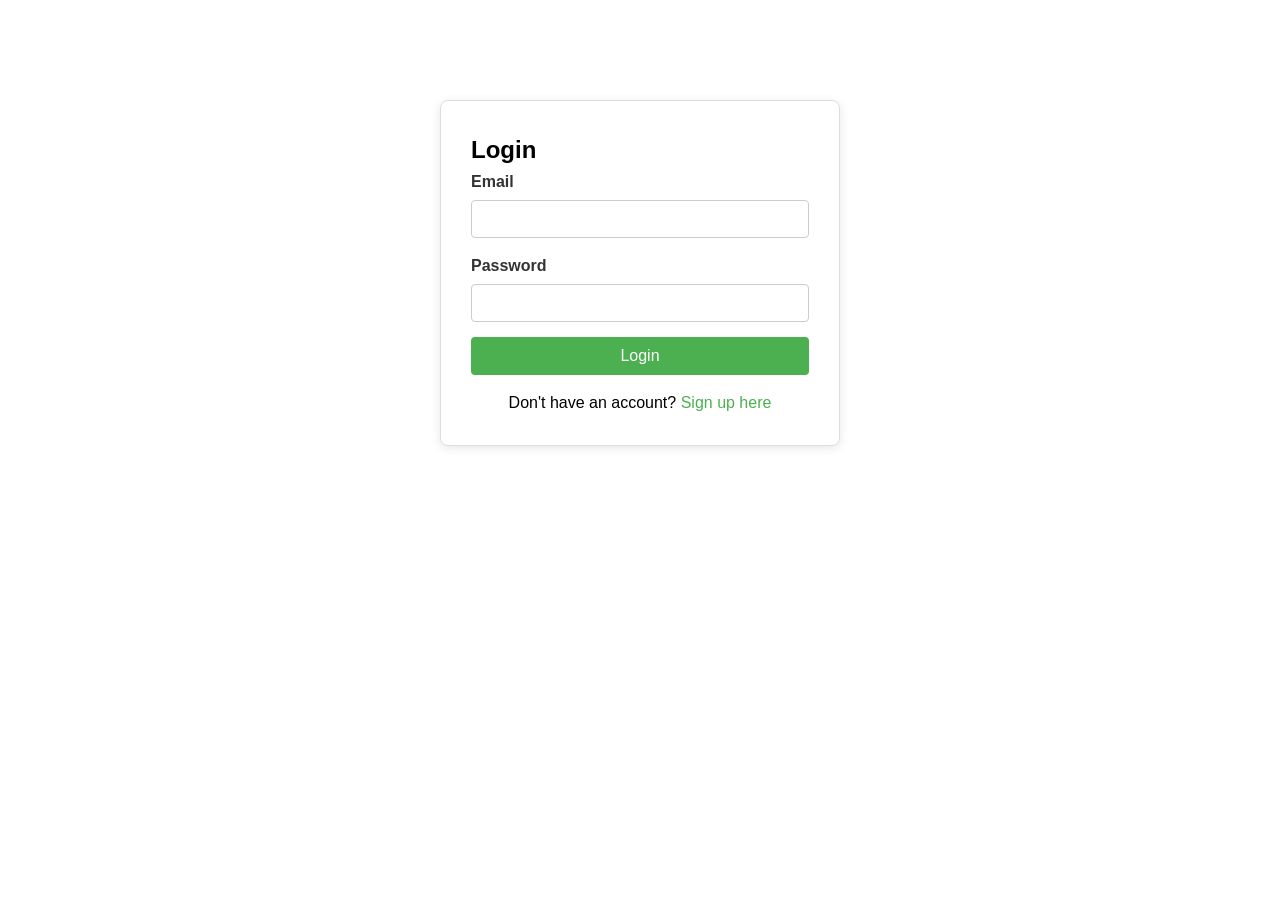
==== events.html @ d6818964 "Add files via upload" ====
<!DOCTYPE html>
<html lang="en">
<head>
    <meta charset="UTF-8">
    <meta name="viewport" content="width=device-width, initial-scale=1.0">
    <title>Havenstone Hotel - Events</title>
    <link rel="icon" type="image/x-icon" href="img/favicom.png">
    <link rel="stylesheet" href="styles.css">
    <meta name="author" content="Nyarko Andrews"> <!-- Author of the website -->
    <meta name="description" content="A comprehensive hotel management system for booking, reservations, and customer service."> <!-- Description of the website -->
    <link rel= "stylesheet" href= "https://maxst.icons8.com/vue-static/landings/line-awesome/line-awesome/1.3.0/css/line-awesome.min.css" >
    <!-- Google Analytics -->
    <script async src="https://www.googletagmanager.com/gtag/js?id=G-F0HEQLY7K7"></script>
    <script>
      window.dataLayer = window.dataLayer || [];
      function gtag(){dataLayer.push(arguments);}
      gtag('js', new Date());
      gtag('config', 'G-F0HEQLY7K7');
    </script>
</head>
<body>
    <header id="header" >
        <a class="global-logo" href="/">
            <svg xmlns="http://www.w3.org/2000/svg" viewBox="0 0 360 360" width="43" height="43" focusable="false" aria-hidden="true"><path fill="#005A9C" d="M306.8 149.604c-6.578-5.221-16.182-4.111-21.404 2.467-6.468 8.155-12.342 13.063-19.039 15.92-12.35 5.255-22.82 3.034-32.941-6.994-9.918-9.824-19.582-20.53-28.957-30.906-4.586-5.078-9.18-10.164-13.834-15.19-7.952-8.588-15.945-17.14-23.93-25.703l-.704-.754c-17.37-18.59-35.323-37.815-52.641-57.126C99.617 16.001 78.4 8.414 57.987 11.482c-20.862 3.12-37.73 16.471-47.504 37.587-9.418 20.336-6.23 43.444 8.307 60.304 25.575 29.66 47.149 54.184 72.418 77.25 10.333 9.426 22.837 14.444 36.154 14.512 8.638.043 21.658-.932 34.941-9.875 5.816-3.916 11.232-7.943 13.614-14.089 2.425-6.29.161-13.52-5.518-17.598-5.51-3.967-12.74-3.687-17.996.678-.662.551-1.382 1.187-2.17 1.874-8.257 7.23-18.531 16.233-39.478 1.195-19.19-13.784-34.05-31.848-51.267-52.768-5.612-6.816-11.419-13.869-17.624-21.074-6.629-7.689-8.061-18.268-3.738-27.618 3.772-8.137 11.054-18.259 24.38-20.25 10.095-1.518 21.412 2.517 28.168 10.044 17.462 19.48 35.552 38.858 53.048 57.583a7980 7980 0 0 1 24.55 26.364c4.568 4.933 9.078 9.926 13.655 14.995 9.613 10.639 19.548 21.633 30.042 32.034 18.946 18.776 42.495 23.532 66.34 13.385 11.453-4.891 21.294-12.834 30.958-25.015 5.213-6.57 4.111-16.166-2.467-21.396"></path><path fill="#005A9C" d="M330.636 64.983c9.85-4.67 17.598-13.461 18.336-24.125 1.873-18.513-13.368-36.23-35.79-38.968-13.766-1.746-26.54 2.331-35.594 9.833-4.84 4.027-6.146 11.478-1.95 16.734 4.586 5.467 9.876 6.425 18.53 1.67 3.103-1.764 7.766-3.23 12.894-2.874 9.672.67 12.444 9.384 12.173 13.342-.043.585.017 14.08-13.605 13.14l-5.138-.356c-5.721-.39-11.443 4.958-11.867 11.078-.458 6.511 4.306 12.199 10.231 12.614l6.316.433c17.378 1.203 15.563 15.953 15.199 18.31-.34 6.781-11.224 18.284-30.636 5.204-6.586-4.433-53.565-63.44-53.565-63.44-22.26-28.78-60.084-33.849-89.931-12.046a15.15 15.15 0 0 0-6.07 9.96 15.16 15.16 0 0 0 2.756 11.325 15.15 15.15 0 0 0 9.952 6.07 15.11 15.11 0 0 0 11.333-2.755c20.361-14.877 38.51-6.01 47.843 6.06 0 0 50.438 64.874 63.424 71.749 8.426 4.459 17.225 7.036 26.168 7.655 27.449 1.898 44.165-13.224 48.675-33.942 2.958-13.58-5.824-30.55-19.684-36.67M7.656 245.622h18.688q2.971.002 4.884 1.359c1.913 1.357 2.135 2.092 2.59 3.567l16.65 65.151q1.442 5.099 2.718 11.807c.451-2.208.903-4.316 1.359-6.332q.676-3.011 1.614-5.56l19.706-65.066c.452-1.305 1.328-2.448 2.633-3.444q1.952-1.482 4.672-1.482h6.54q2.971.002 4.8 1.312 1.825 1.32 2.59 3.614l19.707 65.151a63 63 0 0 1 1.572 5.398c.479 1.946.946 4 1.401 6.154q.593-3.231 1.232-6.115c.64-2.884.861-3.707 1.317-5.352l16.648-65.236c.394-1.305 1.26-2.448 2.591-3.444q1.992-1.482 4.715-1.482h17.498l-33.468 112.803h-20.216l-22.34-75.004a40 40 0 0 1-.977-3.228 86 86 0 0 1-.892-3.737c-.285 1.305-.594 2.548-.934 3.737s-.652 2.263-.934 3.228l-22.765 75.004H41.124zM212.198 244.348q7.813 0 14.058 2.293c4.162 1.529 7.687 3.614 10.575 6.24 2.888 2.64 5.108 5.721 6.668 9.266 1.556 3.537 2.336 7.313 2.336 11.336q0 5.35-1.147 9.428c-1.147 4.078-1.884 5.097-3.355 7.136a20.6 20.6 0 0 1-5.436 5.181c-2.155 1.413-4.587 2.58-7.305 3.483 12.853 4.363 19.282 13.05 19.282 26.077 0 5.722-1.035 10.75-3.1 15.073-2.07 4.34-4.842 7.977-8.325 10.92s-7.533 5.15-12.147 6.625c-4.618 1.475-9.47 2.208-14.567 2.208q-8.073-.002-14.228-1.868-6.161-1.865-10.788-5.653-4.632-3.776-7.985-9.382-3.358-5.607-5.733-12.996l9.004-3.823q3.565-1.447 6.668-.718c2.065.479 3.525 1.599 4.374 3.352a57 57 0 0 0 3.228 5.39 22.8 22.8 0 0 0 3.865 4.417q2.165 1.92 4.97 3.019c2.804 1.099 4.018 1.104 6.455 1.104q4.5 0 7.857-1.483 3.352-1.495 5.564-3.907a16.4 16.4 0 0 0 3.312-5.483c.734-2.038 1.105-4.077 1.105-6.115 0-2.603-.244-4.981-.722-7.136q-.725-3.23-3.228-5.52-2.507-2.295-7.348-3.568c-4.84-1.273-7.618-1.275-13.166-1.275v-14.525q6.963-.08 11.425-1.274c4.462-1.194 5.309-1.915 7.008-3.351 1.699-1.452 2.857-3.159 3.482-5.143q.934-2.977.935-6.626c0-5.15-1.29-9.034-3.865-11.637q-3.87-3.905-10.83-3.907c-4.135 0-7.591 1.158-10.363 3.483-2.776 2.324-4.703 5.181-5.776 8.579q-1.362 3.902-3.61 5.096-2.254 1.194-6.414.51l-10.787-1.869c.791-5.49 2.293-10.293 4.502-14.401 2.208-4.1 4.98-7.53 8.324-10.27q5.009-4.125 11.425-6.21c4.274-1.382 8.876-2.077 13.803-2.077M335.38 331.074q1.785.001 3.058 1.359l8.919 9.598c-4.077 5.722-9.19 10.078-15.332 13.082q-9.22 4.503-21.873 4.501c-7.645 0-14.525-1.428-20.64-4.293-6.117-2.857-11.314-6.85-15.588-11.97-4.278-5.127-7.56-11.212-9.853-18.27-2.294-7.042-3.44-14.764-3.44-23.142 0-8.44 1.231-16.178 3.695-23.236 2.463-7.043 5.93-13.12 10.405-18.216 4.471-5.097 9.823-9.058 16.054-11.892q9.343-4.25 20.556-4.248c7.587 0 14.298 1.344 20.132 4.04q8.746 4.03 14.61 10.656l-7.475 10.447c-.51.626-1.093 1.19-1.741 1.7q-.978.764-2.761.764c-1.783 0-2.336-.456-3.44-1.36s-2.464-1.899-4.078-2.972-3.64-2.07-6.073-2.973q-3.655-1.358-9.344-1.36-6.202 0-11.297 2.595c-3.398 1.722-6.317 4.247-8.749 7.552-2.436 3.32-4.32 7.367-5.649 12.155-1.332 4.78-1.996 10.232-1.996 16.348 0 6.17.734 11.668 2.209 16.478q2.206 7.215 5.988 12.193c2.517 3.306 5.479 5.83 8.877 7.553q5.096 2.594 10.957 2.594c2.32 0 4.417-.123 6.286-.386a21.2 21.2 0 0 0 5.224-1.359 21.5 21.5 0 0 0 4.544-2.502q2.12-1.53 4.247-3.822a11 11 0 0 1 1.742-1.15 3.9 3.9 0 0 1 1.826-.464"></path></svg>
            <span><span class="visuallyhidden">HAVENSTONE</span> HOTEL </span>
        </a>
        <nav>
            <button class="hamburger" id="hamburger" aria-label="Toggle menu" aria-expanded="false">
                <span class="bar"></span>
                <span class="bar"></span>
                <span class="bar"></span>
            </button>
            <div class="nav-links" id="nav-links">
                <ul>
                    <li><a href="/">Home</a></li>
                    <li><a href="about.html">About Us</a></li>
                    <li class="dropdown">
                        <a href="#services">Services</a>
                        <ul class="dropdown-menu">
                            <li><a href="roombooking.html">Room Booking</a></li>
                            <li><a href="restaurant.html">Restaurant Reservations</a></li>
                            <li><a href="spa.html">Spa and Wellness</a></li>
                            <li><a href="events.html">Event Hosting</a></li>
                        </ul>
                    </li>
                    <li><a href="contact.html">Contact</a></li>
                </ul>
            </div>
            <div id="auth-links">
                <a href="login.html" id="loginLink" class="auth-btn">Login</a>
                <a href="signup.html" id="signupLink" class="auth-btn">Sign Up</a>
                <a href="profile.html" id="profileLink" class="auth-btn" style="display: none;"><i class="la la-user"></i></a>
                <a href="#" id="logoutLink" class="auth-btn" style="display: none;">Logout</a>
            </div>
        </nav>

        

    </header>

    <!-- Event Type Showcase -->
    <section class="event-showcase">
        <h2>What Are You Planning?</h2>
        <p class="event-showcase-subtitle">From intimate celebrations to grand affairs — we have the perfect setting for every occasion.</p>

        <div class="event-showcase-grid">
            <div class="event-card">
                <div class="event-card-icon">💒</div>
                <h3>Weddings</h3>
                <p>Say "I do" in breathtaking style. Our Grand Ballroom and Garden Terrace offer elegant backdrops for ceremonies and receptions of up to 300 guests.</p>
                <ul class="event-card-features">
                    <li>Bridal suite access</li>
                    <li>Custom floral packages</li>
                    <li>Dedicated wedding planner</li>
                </ul>
                <a href="contact.html" class="btn-event-enquire">Enquire</a>
            </div>

            <div class="event-card">
                <div class="event-card-icon">🏢</div>
                <h3>Corporate Events</h3>
                <p>Impress clients and motivate teams with state-of-the-art meeting rooms, full AV setups, and premium catering for conferences, seminars, and retreats.</p>
                <ul class="event-card-features">
                    <li>Projector & sound system</li>
                    <li>High-speed Wi-Fi</li>
                    <li>Breakout rooms available</li>
                </ul>
                <a href="contact.html" class="btn-event-enquire">Enquire</a>
            </div>

            <div class="event-card">
                <div class="event-card-icon">🎂</div>
                <h3>Birthday Parties</h3>
                <p>Celebrate another year in style. Choose from our themed party packages with bespoke cakes, DJ services, and private dining rooms for up to 80 guests.</p>
                <ul class="event-card-features">
                    <li>Custom cake & décor</li>
                    <li>DJ & entertainment options</li>
                    <li>Photo booth add-on</li>
                </ul>
                <a href="contact.html" class="btn-event-enquire">Enquire</a>
            </div>

            <div class="event-card">
                <div class="event-card-icon">🥂</div>
                <h3>Galas & Black Tie</h3>
                <p>Host a prestigious evening in our chandelier-lit ballroom. Perfect for fundraisers, award nights, and VIP dinners with full silver-service catering.</p>
                <ul class="event-card-features">
                    <li>Red carpet entrance</li>
                    <li>Live band stage</li>
                    <li>Champagne reception</li>
                </ul>
                <a href="contact.html" class="btn-event-enquire">Enquire</a>
            </div>

            <div class="event-card">
                <div class="event-card-icon">🎓</div>
                <h3>Graduations</h3>
                <p>Mark academic milestones with a celebration to remember. Enjoy group dining packages, cocktail receptions, and photo-ready venues.</p>
                <ul class="event-card-features">
                    <li>Group dining menus</li>
                    <li>Cocktail reception setup</li>
                    <li>Personalised banners</li>
                </ul>
                <a href="contact.html" class="btn-event-enquire">Enquire</a>
            </div>

            <div class="event-card">
                <div class="event-card-icon">🎉</div>
                <h3>Private Parties</h3>
                <p>Whatever the occasion — engagement, baby shower, reunion — our flexible spaces and tailored packages make it effortless to celebrate your way.</p>
                <ul class="event-card-features">
                    <li>Flexible room layouts</li>
                    <li>Custom menu planning</li>
                    <li>Kids' entertainment options</li>
                </ul>
                <a href="contact.html" class="btn-event-enquire">Enquire</a>
            </div>
        </div>
    </section>

    <!-- Packages & Pricing Tiers -->
    <section class="pricing-section">
        <h2>Event Packages</h2>
        <p class="pricing-subtitle">Choose the tier that fits your celebration. All packages are fully customisable.</p>

        <div class="pricing-grid">
            <!-- Bronze -->
            <div class="pricing-card">
                <div class="pricing-badge bronze">Bronze</div>
                <div class="pricing-price">£1,200 <small>starting from</small></div>
                <p class="pricing-desc">Ideal for smaller gatherings and budget-conscious events with essential services.</p>
                <ul class="pricing-features">
                    <li class="included">Venue hire (up to 50 guests)</li>
                    <li class="included">Basic table & chair setup</li>
                    <li class="included">Standard AV (microphone & speakers)</li>
                    <li class="included">Buffet catering</li>
                    <li class="included">Dedicated event coordinator</li>
                    <li class="not-included">Custom décor & floral</li>
                    <li class="not-included">Live entertainment</li>
                    <li class="not-included">Photographer / videographer</li>
                    <li class="not-included">Premium bar package</li>
                </ul>
                <a href="contact.html?package=bronze" class="btn-pricing">Get a Quote</a>
            </div>

            <!-- Silver -->
            <div class="pricing-card featured">
                <div class="pricing-popular">Most Popular</div>
                <div class="pricing-badge silver">Silver</div>
                <div class="pricing-price">£3,500 <small>starting from</small></div>
                <p class="pricing-desc">The perfect balance of style and value — ideal for weddings, galas, and corporate events.</p>
                <ul class="pricing-features">
                    <li class="included">Venue hire (up to 150 guests)</li>
                    <li class="included">Elegant table & chair setup</li>
                    <li class="included">Full AV (projector, mic, sound)</li>
                    <li class="included">3-course plated catering</li>
                    <li class="included">Dedicated event coordinator</li>
                    <li class="included">Custom décor & floral</li>
                    <li class="included">Live entertainment (DJ)</li>
                    <li class="not-included">Photographer / videographer</li>
                    <li class="not-included">Premium bar package</li>
                </ul>
                <a href="contact.html?package=silver" class="btn-pricing">Get a Quote</a>
            </div>

            <!-- Gold -->
            <div class="pricing-card">
                <div class="pricing-badge gold">Gold</div>
                <div class="pricing-price">£7,000 <small>starting from</small></div>
                <p class="pricing-desc">The ultimate all-inclusive experience — every detail handled, nothing left to chance.</p>
                <ul class="pricing-features">
                    <li class="included">Venue hire (up to 300 guests)</li>
                    <li class="included">Premium table, linen & chair setup</li>
                    <li class="included">Full AV & stage lighting</li>
                    <li class="included">5-course silver-service catering</li>
                    <li class="included">Senior event planner & on-day staff</li>
                    <li class="included">Bespoke décor, floral & centrepieces</li>
                    <li class="included">Live band or DJ</li>
                    <li class="included">Photographer & videographer</li>
                    <li class="included">Premium open bar (5 hrs)</li>
                </ul>
                <a href="contact.html?package=gold" class="btn-pricing">Get a Quote</a>
            </div>
        </div>
    </section>

    <footer class="section-p1">
        <div class="col">
            <img class="logo" src="" alt="">
            <h4>Contact</h4>
            <p><strong>Address:</strong>Accra , lashibi</p>
            <p><strong>Phone:</strong>(+233) 20100 0190 /  (+1) 502 3432 1223</p>
            <p><strong>Hours:</strong>10:00am - 18:00pm. Mon-Sun</p>
            <div class="follow">
                <h4>Follow us</h4>
                <div class="icon">
                    <i class="la la-facebook" href="#"></i>
                    <i class="la la-instagram" href="#"></i>
                    <i class="la la-twitter" href="#"></i>
                    <i class="la la-whatsapp" href="#"></i>
                </div>
            </div>
        </div>
        <div class="col">
            <h4>About</h4>
            <a href="#">Hotel Information</a>
            <a href="#">Privacy Policy</a>
            <a href="#">Terms & Conditions</a>
            <a href="contact.html">Contact Us</a>
        </div>
        <div class="copyright">
            <p>&copy; 2026 Hotel Management System. All rights reserved.</p>
        </div>
    </footer>
    <script src="nav.js"></script>
    <script src="auth.js"></script>
    <script src="protected.js"></script>

</body>

</html>
---- styles.css ----
*,nav ul{padding:0}*,header h1{margin:0}#about-hero,#hero{height:60vh;background-size:cover;width:100%}#awards,#cta-banner,#our-values,header{background-color:#282525;text-align:center}#meet-team,#our-story{background-color:#f9f9f9}#about-hero,#awards,#cta-banner,#location h2,#meet-team,#offers h2,#our-values,#testimonials,.offer-card,.team-card,header{text-align:center}#testimonials,#userProfile{background-color:#f5f5f5}*,.testimonial-slide{box-sizing:border-box}body{font-family:Arial,sans-serif;line-height:1.6}header{color:#fff;padding:1rem 2rem;display:flex;align-items:center}.global-logo,.nav-links{display:flex;align-items:center}.global-logo{gap:8px;text-decoration:none;color:#fff;white-space:nowrap}.global-logo span{font-size:1.1rem;font-weight:700}header nav{flex:1;display:flex;align-items:center}.nav-links{flex:1}.global-container,nav ul{display:flex;align-items:center}nav ul{list-style:none}nav ul li{display:inline;margin:0 3rem}nav ul li a{color:#f0e9e9;text-decoration:none}.nav ul li .active,nav ul li a:hover{color:#abdc7a}footer .follow i:hover,footer h4{color:#5be39d}.global-container{gap:10px;max-width:1200px;margin:0 auto;padding:0 20px}.global-container .logo{font-size:1.5rem;font-weight:700;color:#abdc7a}.dropdown{position:relative}.dropdown-menu{display:none;position:absolute;top:100%;left:0;background-color:#262525;min-width:200px;padding:.5rem 0;z-index:1000}#about-hero,.award-card,.booking-form-card,.gallery-carousel,.gallery-slide,.offer-card,.policy-section,.policy-section ul li,.testimonial-card{position:relative}#userProfile,.section-p1{padding:40px 80px}.dropdown-menu li{display:block;margin:0}#hero h1,.contact-info h2,.testimonial-card .stars,section h2,section p{margin-bottom:1rem}.dropdown-menu li a{display:block;padding:.5rem 1rem;white-space:nowrap}.dropdown-menu li a:hover{background-color:#555}.dropdown:hover .dropdown-menu{display:block}section{padding:2rem}#location,.contact-section{padding:60px 80px}section ul{list-style:disc;padding-left:2rem}section ul li{margin-bottom:.5rem}.nav-links #auth-links{display:flex;gap:10px;margin-left:auto}#auth-links{display:flex;gap:4px;align-items:center}#hero{background-image:url('https://images.unsplash.com/photo-1542314831-068cd1dbfeeb?auto=format&fit=crop&w=1920&q=80');background-position:top 35% left 20%;padding:0 80px;display:flex;flex-direction:column;align-items:flex-start;justify-content:center}#hero h1{font-size:3rem;color:#fff}#hero p{font-size:1.5rem;color:#fff;max-width:600px}#video-container{display:flex;justify-content:center;margin-top:20px}.contact-container{display:flex;gap:40px;max-width:1100px;margin:0 auto}.booking-hero,.contact-hero,.policy-hero,.restaurant-hero{background:linear-gradient(135deg,#282525 60%,#abdc7a 100%);padding:80px 40px 60px;text-align:center;color:#fff}.booking-form-card .form-row .form-group,.contact-info,.reservation-form-card .form-row .form-group,.story-text{flex:1}.contact-info h2{font-size:2rem;color:#282525}.contact-info>p{color:#555;margin-bottom:2rem}.info-item{margin-bottom:1.5rem}.attractions ul li,.form-group,.profile-form .form-group{margin-bottom:1.2rem}.info-item h4{color:#282525;margin-bottom:.25rem}.info-item p{color:#555}.contact-form{flex:1;background:#fff;padding:2rem;border-radius:8px;box-shadow:0 2px 10px rgba(0,0,0,.1)}.contact-form h2{font-size:1.5rem;margin-bottom:1.5rem;color:#282525}.form-group label,.profile-form .form-group label{display:block;margin-bottom:.4rem;font-weight:700;color:#333}.form-group input,.form-group textarea,.profile-form .form-group input{width:100%;padding:.7rem;border:1px solid #ccc;border-radius:4px;font-size:1rem;font-family:inherit}.attractions ul,.policy-section ul{padding:0;list-style:none}.form-group input:focus,.form-group textarea:focus{outline:0;border-color:#abdc7a}.btn-submit{background-color:#abdc7a;color:#282525;border:none;padding:.75rem 2rem;font-size:1rem;font-weight:700;border-radius:4px;cursor:pointer;width:100%}.map-wrapper,.offer-card{border-radius:8px;box-shadow:0 2px 10px rgba(0,0,0,.1)}.auth-btn:hover,.btn-submit:hover,.profile-btn:hover{background-color:#96c76a}#location{background-color:#9cde6f;margin-top:20px}#location h2,#offers h2{font-size:2rem;margin-bottom:2rem;color:#282525}.location-container{display:flex;gap:30px;max-width:1100px;margin:0 auto}.map-wrapper{flex:1.2;overflow:hidden}.attractions{flex:0.8}.attractions h3{font-size:1.4rem;margin-bottom:1rem;color:#282525}.attractions ul li{display:flex;align-items:flex-start;gap:12px}.attractions ul li i{font-size:1.5rem;color:#abdc7a;margin-top:2px}.attractions ul li strong{display:block;color:#282525;margin-bottom:2px}.attractions ul li p{color:#555;font-size:.9rem;margin:0}.awards-grid,.offers-grid,.testimonials-grid,.values-grid{display:flex;gap:24px;max-width:1100px;margin:0 auto}.offer-card{flex:1;background:#fff;padding:2rem 1.5rem}.offer-badge{display:inline-block;background:#abdc7a;color:#282525;font-weight:700;font-size:.85rem;padding:4px 12px;border-radius:20px;margin-bottom:1rem}.cta-btn,.offer-btn,.restaurant-hero .btn{display:inline-block;border-radius:4px;text-decoration:none;font-weight:700}.offer-card h3{font-size:1.3rem;margin-bottom:.5rem;color:#282525}.offer-card p{color:#555;font-size:.95rem;margin-bottom:1.5rem}.offer-btn{background:#282525;color:#fff;padding:.6rem 1.5rem}.btn-event-enquire:hover,.counter-btn:hover,.offer-btn:hover,.policy-btn:hover{background:#abdc7a;color:#282525}#cta-banner{color:#fff;padding:60px 20px;margin-top:20px}#cta-banner h2{font-size:2.2rem;margin-bottom:1rem}#cta-banner p{font-size:1.1rem;max-width:600px;margin:0 auto 1.5rem;color:#ccc}.cta-btn,.restaurant-hero .btn{background:#abdc7a;color:#282525;padding:.8rem 2.5rem;font-size:1.1rem}.story-image,.team-card,.value-card{border-radius:12px}.cta-btn:hover,.restaurant-hero .btn:hover{background:#96c76a}#about-hero{background-image:url('https://images.unsplash.com/photo-1566073771259-6a8506099945?auto=format&fit=crop&w=1920&q=80');background-position:center;display:flex;flex-direction:column;align-items:center;justify-content:center}#about-hero::before{content:'';position:absolute;top:0;left:0;width:100%;height:100%;background:rgba(0,0,0,.5)}#about-hero h1,#about-hero p{position:relative;z-index:1;color:#fff}#about-hero h1{font-size:3rem;margin-bottom:1rem}#about-hero p{font-size:1.3rem;max-width:600px}.chefs-table-inner,.story-container{display:flex;gap:40px;max-width:1100px;margin:0 auto;align-items:center}.story-text h2{font-size:2rem;color:#282525;margin-bottom:1rem}.story-text h3{font-size:1.2rem;color:#282525;margin-top:1.5rem;margin-bottom:.5rem}.story-text p{color:#555;line-height:1.8}.story-image{flex:1;overflow:hidden;box-shadow:0 4px 20px rgba(0,0,0,.1)}.team-card,.testimonial-card{box-shadow:0 4px 16px rgba(0,0,0,.08)}.story-image img{width:100%;height:100%;object-fit:cover;display:block}#awards,#our-values{padding:60px 80px;color:#fff}#our-values h2{font-size:2rem;margin-bottom:2.5rem}.value-card{flex:1;background:#333;padding:2rem 1.5rem;transition:transform .3s}.award-card:hover,.team-card:hover,.value-card:hover{transform:translateY(-6px)}.value-card i{font-size:2.5rem;color:#abdc7a;margin-bottom:1rem}.value-card h3{font-size:1.2rem;margin-bottom:.75rem;color:#fff}.value-card p{color:#ccc;font-size:.95rem;line-height:1.7}#meet-team h2,#testimonials h2{font-size:2rem;color:#282525;margin-bottom:.5rem}.section-subtitle{color:#777;font-size:1.05rem;margin-bottom:2.5rem}.team-grid{display:flex;gap:30px;max-width:1100px;margin:0 auto;justify-content:center}.auth-btn,.award-year,.policy-btn{display:inline-block}.award-card,.team-card{flex:1;padding:2rem 1.5rem;transition:transform .3s}.team-card{max-width:340px;background:#fff}.team-card img{width:140px;height:140px;border-radius:50%;object-fit:cover;margin-bottom:1.2rem;border:4px solid #abdc7a}.team-card h3{font-size:1.2rem;color:#282525;margin-bottom:.25rem}.team-card span{display:block;color:#abdc7a;font-weight:700;font-size:.9rem;margin-bottom:1rem}.team-card p{color:#555;font-size:.95rem;line-height:1.7}#awards h2{font-size:2rem;margin-bottom:.5rem}#awards .section-subtitle{color:#aaa}.award-card{background:#333;border-radius:12px}.award-card i{font-size:2.5rem;color:#f5c518;margin-bottom:1rem}.award-card h3{font-size:1.15rem;color:#fff;margin-bottom:.75rem}.award-card p{color:#ccc;font-size:.9rem;line-height:1.6;margin-bottom:1rem}.award-year{background:#abdc7a;color:#282525;font-weight:700;font-size:.8rem;padding:4px 12px;border-radius:20px}.testimonial-card{flex:1;background:#fff;text-align:left}.testimonial-card .stars i{color:#f5c518;font-size:1.2rem}.testimonial-card p{color:#555;font-size:.95rem;line-height:1.8;font-style:italic;margin-bottom:1.5rem}.testimonial-author{border-top:1px solid #eee;padding-top:1rem}.booking-hero h1,.policy-hero h1,.restaurant-hero h1{font-size:2.6rem;margin-bottom:.5rem}.booking-hero p,.policy-hero p{font-size:1.15rem;color:#d4d4d4;max-width:520px;margin:0 auto}.booking-section,.policy-content{padding:60px 20px;background:#f5f5f5}.policy-container{max-width:820px;margin:0 auto}.policy-updated{text-align:center;color:#777;font-size:.95rem;margin-bottom:2.5rem}.policy-updated i{margin-right:4px}.policy-section{background:#fff;border-radius:12px;padding:2rem 2.5rem;margin-bottom:1.5rem;box-shadow:0 2px 10px rgba(0,0,0,.06)}.profile-card,.profile-form{box-shadow:0 2px 10px rgba(0,0,0,.1)}.policy-icon{margin-bottom:.75rem}.policy-icon i{font-size:1.8rem;color:#abdc7a}.policy-section h2{font-size:1.3rem;color:#282525;margin-bottom:1rem}.policy-section p{color:#555;line-height:1.8;margin-bottom:.75rem}.policy-section ul{margin-bottom:1rem}.policy-section ul li{padding-left:1.5rem;margin-bottom:.6rem;color:#555;line-height:1.7}.policy-section ul li::before{content:'';position:absolute;left:0;top:10px;width:8px;height:8px;background:#abdc7a;border-radius:50%}.policy-section a{color:#abdc7a;font-weight:700;text-decoration:none}.policy-section a:hover{text-decoration:underline}.policy-contact .contact-details{background:#f9f9f9;border-radius:8px;padding:1.5rem;margin:1rem 0 1.5rem}.auth-btn.cancel,.profile-btn.cancel{background-color:#999}.policy-contact .contact-details p{margin-bottom:.5rem;color:#333}.policy-contact .contact-details i{color:#abdc7a;margin-right:6px;width:20px;text-align:center}.policy-btn{background:#282525;color:#fff;text-decoration:none;padding:.75rem 2rem;border-radius:6px;font-weight:700;transition:background .3s}.auth-btn,.profile-btn{border-radius:4px;transition:background-color .3s;text-decoration:none;font-weight:700;cursor:pointer}#auth-links{display:flex;gap:10px;align-items:center}.auth-btn{padding:.5rem 1rem;background-color:#abdc7a;color:#282525;border:none}.auth-btn.cancel:hover,.profile-btn.cancel:hover{background-color:#777}#updateMessage,.message.error,.message.success{padding:1rem;margin-top:1rem}.profile-container{max-width:900px;margin:0 auto}.profile-container h2{color:#282525;font-size:2rem;margin-bottom:2rem}.profile-card{background:#fff;border-radius:8px;padding:2rem;margin-bottom:2rem}.profile-card h3,.profile-form h3{color:#282525;font-size:1.3rem;margin-bottom:1.5rem}.profile-info{display:grid;grid-template-columns:1fr 1fr;gap:1.5rem;margin-bottom:1.5rem}.profile-info p{color:#555;font-size:1rem}.profile-info strong{color:#282525;display:block;margin-bottom:.3rem}.profile-btn{display:inline-block;padding:.75rem 1.5rem;background-color:#abdc7a;color:#282525;border:none}.profile-btn.cancel{margin-left:.5rem}.profile-form{background:#fff;border-radius:8px;padding:2rem}.profile-form .form-group input:focus{outline:0;border-color:#abdc7a;box-shadow:0 0 5px rgba(172,220,122,.3)}#updateMessage{border-radius:4px;text-align:center;display:none}#updateMessage.success,.message.success{background-color:#d4edda;color:#155724;border:1px solid #c3e6cb}#updateMessage.success{display:block}#updateMessage.error{display:block;background-color:#f8d7da;color:#721c24;border:1px solid #f5c6cb}.message.success{border-radius:4px}.message.error{background-color:#f8d7da;color:#721c24;border:1px solid #f5c6cb;border-radius:4px}footer{display:flex;flex-wrap:wrap;justify-content:center;background-color:#252523;margin-top:2rem;gap:7rem;align-items:flex-start}footer .col{display:flex;flex-direction:column;align-items:flex-start}footer h4{font-size:17px;margin:0 0 8px}footer p{font-size:13px;margin:0 0 8px;color:#fff}footer a{font-size:17px;text-decoration:none;color:#fff;margin-bottom:10px}footer .follow{margin-top:20px}footer .follow i{color:#a6e6e8;cursor:pointer;font-size:25px}footer .copyright{width:100%;display:flex;font-size:14px;justify-content:center;margin-bottom:0}.booking-container,.reservation-container{max-width:720px;margin:0 auto}.booking-form-card{background:#fff;border-radius:16px;box-shadow:0 8px 30px rgba(0,0,0,.08);padding:2.5rem 2.5rem 2rem;margin-top:-50px;z-index:1}.form-header,.reservation-form-card .form-header{text-align:center;margin-bottom:2rem}.form-header h2,.reservation-form-card .form-header h2{font-size:1.7rem;color:#282525;margin-bottom:.3rem}.form-header p,.reservation-form-card .form-header p{color:#777;font-size:.95rem}.booking-form-card .form-row,.reservation-form-card .form-row{display:flex;gap:20px;margin-bottom:0}.booking-form-card .form-group,.reservation-form-card .form-group{margin-bottom:1.4rem}.booking-form-card .form-group label,.reservation-form-card .form-group label{display:block;margin-bottom:.4rem;font-weight:600;color:#333;font-size:.92rem}.booking-form-card .form-group input[type=date],.booking-form-card .form-group textarea,.reservation-form-card .form-group input,.reservation-form-card .form-group select,.reservation-form-card .form-group textarea{width:100%;padding:.7rem .9rem;border:2px solid #e0e0e0;border-radius:8px;font-size:1rem;font-family:inherit;transition:border-color .2s;background:#fafafa}.booking-form-card .form-group input[type=date]:focus,.booking-form-card .form-group textarea:focus,.reservation-form-card .form-group input:focus,.reservation-form-card .form-group select:focus,.reservation-form-card .form-group textarea:focus{outline:0;border-color:#abdc7a;background:#fff}.counter{display:flex;align-items:center;gap:0;border:2px solid #e0e0e0;border-radius:8px;overflow:hidden;background:#fafafa;width:fit-content}.counter input{width:50px;text-align:center;border:none;font-size:1.05rem;font-weight:600;background:0 0;-moz-appearance:textfield;appearance:textfield}.counter input::-webkit-inner-spin-button,.counter input::-webkit-outer-spin-button{-webkit-appearance:none;margin:0}.counter-btn{width:40px;height:40px;border:none;background:0 0;font-size:1.3rem;color:#282525;cursor:pointer;transition:background .15s;display:flex;align-items:center;justify-content:center}.room-selector{display:flex;gap:14px}.room-option{flex:1;cursor:pointer}.occasion-option input[type=radio],.room-option input[type=radio]{display:none}.room-card{display:flex;flex-direction:column;align-items:center;gap:6px;padding:1.1rem .8rem;border:2px solid #e0e0e0;border-radius:12px;text-align:center;transition:border-color .2s,box-shadow .2s,transform .15s;background:#fafafa}.room-card .room-icon{font-size:2rem}.room-card strong{font-size:.95rem;color:#282525}.room-price{font-size:.82rem;color:#777}.room-option input[type=radio]:checked+.room-card{border-color:#abdc7a;box-shadow:0 0 0 3px rgba(171,220,122,.3);background:#f4ffe6;transform:translateY(-2px)}.booking-summary{background:#f9f9f9;border:1px solid #eaeaea;border-radius:10px;padding:1.2rem 1.4rem;margin-bottom:1.5rem}.summary-row{display:flex;justify-content:space-between;padding:.4rem 0;font-size:.95rem;color:#555}.summary-row.total{border-top:2px solid #e0e0e0;margin-top:.5rem;padding-top:.7rem;font-weight:700;font-size:1.1rem;color:#282525}.filter-btn.active,.filter-btn:hover,.gallery-dot:hover,.spa-btn-secondary:hover,.t-dot:hover{border-color:#abdc7a}.btn-book,.btn-reserve{width:100%;padding:.9rem;background:linear-gradient(135deg,#abdc7a,#82c44e);color:#282525;border:none;border-radius:10px;font-size:1.1rem;font-weight:700;cursor:pointer;transition:transform .15s,box-shadow .2s}.btn-book:hover,.btn-reserve:hover{transform:translateY(-2px);box-shadow:0 6px 20px rgba(130,196,78,.35)}.gallery-section{padding:60px 20px 40px;background:#fff;text-align:center}.amenities-section h2,.faq-section h2,.gallery-section h2,.spa-treatments h2{font-size:2rem;color:#282525;margin-bottom:.3rem}.gallery-subtitle,.treatments-subtitle{color:#777;font-size:1rem;margin-bottom:2rem}.gallery-carousel{max-width:900px;margin:0 auto;display:flex;align-items:center;gap:12px}.gallery-viewport{flex:1;overflow:hidden;border-radius:14px;box-shadow:0 6px 24px rgba(0,0,0,.12)}.gallery-track{display:flex;transition:transform .45s cubic-bezier(.4, 0, .2, 1);touch-action:pan-y;cursor:grab}.gallery-track:active,.testimonials-track:active{cursor:grabbing}.gallery-slide{min-width:100%}.gallery-slide img{width:100%;height:420px;object-fit:cover;display:block}.slide-caption{position:absolute;bottom:0;left:0;right:0;padding:14px 20px;background:linear-gradient(transparent,rgba(0,0,0,.65));color:#fff;font-size:1rem;font-weight:600;text-align:left}.gallery-arrow{width:44px;height:44px;border:none;border-radius:50%;background:#282525;color:#fff;font-size:1.2rem;cursor:pointer;display:flex;align-items:center;justify-content:center;flex-shrink:0;transition:background .2s,transform .15s;box-shadow:0 2px 8px rgba(0,0,0,.15)}.gallery-arrow:hover{background:#abdc7a;color:#282525;transform:scale(1.1)}.gallery-dots{display:flex;justify-content:center;gap:10px;margin-top:1.2rem}.gallery-dot{width:10px;height:10px;border-radius:50%;border:2px solid #ccc;background:0 0;cursor:pointer;padding:0;transition:.25s}.gallery-dot.active,.t-dot.active{background:#abdc7a;border-color:#abdc7a;transform:scale(1.3)}.spa-hero{position:relative;min-height:85vh;background:url('https://images.unsplash.com/photo-1544161515-4ab6ce6db874?w=1600&q=80') center/cover no-repeat;display:flex;align-items:center;justify-content:center}.spa-hero::before{content:'';position:absolute;inset:0;background:linear-gradient(135deg,rgba(20,30,20,.72) 0,rgba(40,37,37,.55) 50%,rgba(80,120,50,.3) 100%)}.spa-hero-overlay{position:relative;z-index:1;text-align:center;max-width:720px;padding:40px 24px}.spa-hero-badge{display:inline-block;background:rgba(171,220,122,.2);border:1px solid rgba(171,220,122,.5);color:#abdc7a;font-size:.85rem;font-weight:600;letter-spacing:2px;text-transform:uppercase;padding:6px 20px;border-radius:30px;margin-bottom:1.5rem}.spa-hero-overlay h1{font-size:3.2rem;color:#fff;line-height:1.15;margin-bottom:1.2rem;letter-spacing:-.5px}.spa-hero-overlay p{font-size:1.1rem;color:rgba(255,255,255,.85);line-height:1.7;margin-bottom:2rem}.spa-hero-actions{display:flex;gap:16px;justify-content:center;flex-wrap:wrap;margin-bottom:2.5rem}.spa-btn-primary,.spa-btn-secondary{display:inline-block;padding:.85rem 2.2rem;font-size:1rem;border-radius:8px;text-decoration:none}.spa-btn-primary{background:linear-gradient(135deg,#abdc7a,#82c44e);color:#282525;font-weight:700;transition:transform .2s,box-shadow .2s}.spa-btn-primary:hover{transform:translateY(-2px);box-shadow:0 6px 20px rgba(130,196,78,.4)}.spa-btn-secondary{background:0 0;color:#fff;font-weight:600;border:2px solid rgba(255,255,255,.4);transition:border-color .2s,background .2s}.spa-btn-secondary:hover{background:rgba(171,220,122,.1);color:#abdc7a}.spa-hero-stats{display:flex;justify-content:center;gap:40px}.spa-stat{display:flex;flex-direction:column;align-items:center}.spa-stat strong{font-size:1.5rem;color:#abdc7a}.spa-stat span{font-size:.82rem;color:rgba(255,255,255,.7);margin-top:2px}.spa-treatments{padding:70px 20px;background:#f9f9f6;text-align:center}.treatments-filter{display:flex;justify-content:center;gap:10px;flex-wrap:wrap;margin-bottom:2.5rem}.filter-btn{background:#fff;border:2px solid #e0e0e0;padding:.5rem 1.4rem;border-radius:30px;font-size:.9rem;font-weight:600;color:#555;cursor:pointer;font-family:inherit;transition:.25s}.filter-btn:hover{color:#282525}.filter-btn.active{background:#abdc7a;color:#282525}.treatments-grid{display:grid;grid-template-columns:repeat(4,1fr);gap:24px;max-width:1140px;margin:0 auto}.treatment-card{background:#fff;border-radius:14px;overflow:hidden;box-shadow:0 2px 14px rgba(0,0,0,.06);transition:transform .3s,box-shadow .3s,opacity .3s;display:flex;flex-direction:column;text-align:left}.treatment-duration,.treatment-tag{border-radius:20px;position:absolute}.treatment-card:hover{transform:translateY(-6px);box-shadow:0 10px 30px rgba(0,0,0,.12)}.treatment-img{position:relative;overflow:hidden}.treatment-img img{width:100%;height:200px;object-fit:cover;display:block;transition:transform .4s}.treatment-card:hover .treatment-img img{transform:scale(1.06)}.treatment-tag{top:12px;left:12px;background:#abdc7a;color:#282525;font-size:.72rem;font-weight:700;text-transform:uppercase;letter-spacing:1px;padding:4px 12px}.treatment-duration{top:12px;right:12px;background:rgba(0,0,0,.55);color:#fff;font-size:.75rem;font-weight:600;padding:4px 10px}.treatment-body{padding:1.2rem 1.2rem 1rem;flex:1;display:flex;flex-direction:column}.treatment-body h3{font-size:1.05rem;color:#282525;margin-bottom:.4rem}.treatment-body p{font-size:.88rem;color:#666;line-height:1.5;flex:1;margin-bottom:1rem}.treatment-footer{display:flex;justify-content:space-between;align-items:center}.treatment-price{font-size:1.3rem;font-weight:700;color:#282525}.treatment-book{display:inline-block;background:#282525;color:#fff;text-decoration:none;padding:.45rem 1.1rem;font-size:.82rem;font-weight:600;border-radius:6px;transition:background .2s,transform .15s}.treatment-book:hover{background:#abdc7a;color:#282525;transform:translateY(-1px)}@media (max-width:900px){.treatments-grid{grid-template-columns:repeat(2,1fr)}}@media (max-width:500px){.treatments-grid{grid-template-columns:1fr;max-width:380px}}.spa-testimonials{padding:70px 20px;background:#282525;text-align:center;overflow:hidden}.spa-testimonials h2{font-size:2rem;color:#fff;margin-bottom:.3rem}.testimonials-subtitle{color:rgba(255,255,255,.6);font-size:1rem;margin-bottom:2.5rem}.testimonials-carousel{position:relative;max-width:680px;margin:0 auto;display:flex;align-items:center;gap:12px}.testimonials-viewport{flex:1;overflow:hidden;border-radius:16px}.testimonials-track{display:flex;transition:transform .5s cubic-bezier(.4, 0, .2, 1);touch-action:pan-y;cursor:grab}.testimonial-slide{min-width:100%;padding:0 8px}.testimonial-card{background:linear-gradient(135deg,#333,#3a3a3a);border-radius:16px;padding:2.2rem 2rem;border:1px solid rgba(171,220,122,.15);transition:border-color .3s}.amenity-item:hover .amenity-icon,.author-avatar{background:linear-gradient(135deg,#abdc7a,#82c44e)}.testimonial-card:hover{border-color:rgba(171,220,122,.4)}.testimonial-stars{font-size:1.3rem;color:#f5c518;margin-bottom:1rem;letter-spacing:3px}.chefs-table-badge,.pricing-popular{letter-spacing:.08em;text-transform:uppercase}.testimonial-text{color:rgba(255,255,255,.85);font-size:1.02rem;line-height:1.75;font-style:italic;margin-bottom:1.5rem}.testimonial-author{display:flex;align-items:center;gap:12px;justify-content:center}.author-avatar{width:44px;height:44px;border-radius:50%;color:#282525;font-weight:700;font-size:.9rem;display:flex;align-items:center;justify-content:center;flex-shrink:0}.testimonial-author strong{display:block;color:#fff;font-size:.95rem}.restaurant-hero p{font-size:1.15rem;color:#d4d4d4;max-width:560px;margin:0 auto 1.5rem}.occasion-section{padding:60px 20px;text-align:center;background:#f5f5f5}.event-showcase h2,.occasion-section h2{font-size:2rem;color:#282525;margin-bottom:.4rem}.amenities-subtitle,.faq-subtitle,.occasion-subtitle{color:#777;font-size:1rem;margin-bottom:2.5rem}.occasion-grid{display:flex;gap:20px;max-width:1100px;margin:0 auto;justify-content:center;flex-wrap:wrap}.occasion-option{flex:1 1 220px;max-width:260px;cursor:pointer}.occasion-card{background:#fff;border:2px solid #e0e0e0;border-radius:14px;padding:2rem 1.2rem 1.5rem;text-align:center;transition:border-color .25s,box-shadow .25s,transform .2s}.occasion-card:hover{border-color:#abdc7a;transform:translateY(-3px);box-shadow:0 6px 20px rgba(0,0,0,.08)}.occasion-option input[type=radio]:checked+.occasion-card{border-color:#abdc7a;box-shadow:0 0 0 3px rgba(171,220,122,.35);background:#f4ffe6;transform:translateY(-3px)}.occasion-icon{font-size:2.4rem;display:block;margin-bottom:.6rem}.occasion-card strong{display:block;font-size:1.1rem;color:#282525;margin-bottom:.8rem}.occasion-perks{list-style:none;padding:0;margin:0;text-align:left}.occasion-perks li{position:relative;padding-left:1.4rem;margin-bottom:.45rem;font-size:.88rem;color:#555}.event-card-features li::before,.occasion-perks li::before{content:"✓";position:absolute;left:0;color:#82c44e;font-weight:700}.chefs-table{padding:60px 20px;background:#282525}.chefs-table-content{flex:1.2}.chefs-table-badge{display:inline-block;background:#abdc7a;color:#282525;font-weight:700;font-size:.8rem;padding:5px 14px;border-radius:20px;margin-bottom:1rem}.chefs-table-content h2{font-size:2rem;color:#fff;margin-bottom:.75rem}.chefs-table-content>p{color:#bbb;font-size:1rem;line-height:1.7;margin-bottom:1.5rem}.chefs-table-highlights{list-style:none;padding:0;display:flex;flex-wrap:wrap;gap:12px;margin-bottom:1.8rem}.chefs-table-highlights li{background:rgba(171,220,122,.1);border:1px solid rgba(171,220,122,.25);border-radius:8px;padding:10px 16px;font-size:.88rem;color:#ddd}.chefs-table-highlights li strong{display:block;color:#abdc7a;font-size:.95rem;margin-bottom:2px}.chefs-table-footer{display:flex;align-items:center;gap:24px}.chefs-table-price{font-size:1.6rem;font-weight:700;color:#fff}.chefs-table-price small,.pricing-price small{font-size:.85rem;font-weight:400;color:#999}.btn-chefs-table{display:inline-block;background:#abdc7a;color:#282525;text-decoration:none;padding:.75rem 2rem;font-size:1rem;font-weight:700;border-radius:8px;transition:transform .15s,box-shadow .2s}.btn-chefs-table:hover{transform:translateY(-2px);box-shadow:0 6px 20px rgba(171,220,122,.3)}.chefs-table-visual{flex:0.8;display:flex;align-items:center;justify-content:center}.chefs-table-graphic{width:260px;height:260px;border-radius:50%;background:linear-gradient(135deg,rgba(171,220,122,.15),rgba(171,220,122,.05));border:2px solid rgba(171,220,122,.2);display:flex;flex-direction:column;align-items:center;justify-content:center;text-align:center}.chefs-graphic-icon{font-size:3.5rem;margin-bottom:.5rem}.chefs-graphic-text{color:#fff;font-weight:700;font-size:1.2rem}.chefs-graphic-sub{color:#abdc7a;font-size:.85rem;margin-top:.2rem}.reservation-section{padding:60px 20px;background:#fff}.reservation-form-card{background:#fff;border-radius:16px;box-shadow:0 8px 30px rgba(0,0,0,.08);padding:2.5rem}.occasion-banner{display:none;align-items:center;gap:10px;background:#f4ffe6;border:1px solid #abdc7a;border-radius:10px;padding:.75rem 1rem;margin-bottom:1.5rem;font-size:.92rem;color:#333}.confirmation-overlay.visible,.occasion-banner.visible{display:flex}.occasion-banner span:first-child{font-size:1.4rem;flex-shrink:0}.occasion-banner-clear{margin-left:auto;background:0 0;border:none;font-size:1.1rem;cursor:pointer;color:#888;padding:2px 6px;border-radius:4px}.occasion-banner-clear:hover{background:#e0e0e0;color:#333}.confirmation-overlay{display:none;position:fixed;inset:0;background:rgba(0,0,0,.5);z-index:2000;align-items:center;justify-content:center}.confirmation-modal{background:#fff;border-radius:16px;padding:2.5rem 2rem;text-align:center;max-width:440px;width:90%;box-shadow:0 12px 40px rgba(0,0,0,.15);animation:.3s modalPop}.amenity-item,.event-card{box-shadow:0 2px 12px rgba(0,0,0,.06)}@keyframes modalPop{from{transform:scale(.9);opacity:0}to{transform:scale(1);opacity:1}}.confirmation-icon{display:inline-flex;align-items:center;justify-content:center;width:60px;height:60px;border-radius:50%;background:#abdc7a;color:#282525;font-size:1.8rem;font-weight:700;margin-bottom:1rem}.confirmation-modal h3{font-size:1.5rem;color:#282525;margin-bottom:.5rem}.confirmation-modal p{color:#555;margin-bottom:1.5rem;line-height:1.5}.confirmation-modal .btn-reserve{width:auto;padding:.7rem 2.5rem}.event-showcase{padding:60px 80px;background:#f5f5f5;text-align:center}.event-showcase-subtitle{color:#777;font-size:1rem;max-width:600px;margin:0 auto 2.5rem}.event-showcase-grid{display:grid;grid-template-columns:repeat(3,1fr);gap:24px;max-width:1100px;margin:0 auto}.event-card{background:#fff;border-radius:14px;padding:2rem 1.5rem 1.5rem;text-align:left;border:2px solid transparent;transition:border-color .25s,transform .2s,box-shadow .25s;display:flex;flex-direction:column}.btn-event-enquire,.pricing-section{background:#282525;text-align:center}.event-card:hover{border-color:#abdc7a;transform:translateY(-4px);box-shadow:0 8px 24px rgba(0,0,0,.1)}.event-card-icon{font-size:2.4rem;margin-bottom:.8rem}.event-card h3{font-size:1.25rem;color:#282525;margin-bottom:.5rem}.event-card>p{color:#555;font-size:.92rem;line-height:1.6;margin-bottom:1rem}.event-card-features,.pricing-features{list-style:none;padding:0;margin:0 0 1.5rem;flex:1}.event-card-features li{position:relative;padding-left:1.4rem;margin-bottom:.4rem;font-size:.85rem;color:#555}.btn-event-enquire{display:inline-block;color:#fff;text-decoration:none;padding:.6rem 1.5rem;border-radius:6px;font-weight:600;font-size:.92rem;transition:background .2s;align-self:flex-start}.pricing-section{padding:60px 80px}.pricing-section h2{font-size:2rem;color:#fff;margin-bottom:.4rem}.pricing-subtitle{color:#aaa;font-size:1rem;max-width:560px;margin:0 auto 2.5rem}.pricing-grid{display:flex;gap:24px;max-width:1100px;margin:0 auto;align-items:stretch}.pricing-card{flex:1;background:#333;border-radius:14px;padding:2rem 1.5rem 1.8rem;text-align:left;border:2px solid #444;display:flex;flex-direction:column;position:relative;transition:transform .25s,box-shadow .25s}.btn-pricing,.pricing-badge{display:inline-block;font-weight:700}.pricing-card:hover{transform:translateY(-4px);box-shadow:0 8px 30px rgba(0,0,0,.3)}.pricing-card.featured{border-color:#abdc7a;background:#3a3a3a}.pricing-popular{position:absolute;top:-13px;left:50%;transform:translateX(-50%);background:#abdc7a;color:#282525;font-weight:700;font-size:.78rem;padding:4px 16px;border-radius:20px;white-space:nowrap}.pricing-badge{font-size:.85rem;text-transform:uppercase;letter-spacing:.06em;padding:4px 14px;border-radius:6px;margin-bottom:1rem;width:fit-content}.pricing-badge.bronze{background:rgba(205,127,50,.15);color:#cd7f32;border:1px solid rgba(205,127,50,.3)}.pricing-badge.silver{background:rgba(192,192,192,.15);color:silver;border:1px solid rgba(192,192,192,.3)}.pricing-badge.gold{background:rgba(255,215,0,.15);color:gold;border:1px solid rgba(255,215,0,.3)}.pricing-price{font-size:2rem;font-weight:700;color:#fff;margin-bottom:.5rem}.pricing-desc{color:#aaa;font-size:.9rem;line-height:1.6;margin-bottom:1.2rem}.pricing-features li{position:relative;padding-left:1.6rem;margin-bottom:.55rem;font-size:.88rem}.pricing-features li.included{color:#ddd}.pricing-features li.not-included{color:#666;text-decoration:line-through}.pricing-features li.included::before{content:"✓";position:absolute;left:0;color:#abdc7a;font-weight:700}.pricing-features li.not-included::before{content:"✗";position:absolute;left:0;color:#666;font-weight:700}.btn-pricing{text-decoration:none;padding:.7rem 1.8rem;border-radius:8px;font-size:.95rem;text-align:center;transition:transform .15s,box-shadow .2s;background:#abdc7a;color:#282525;align-self:stretch}.t-dot,.testimonial-arrow{background:0 0;cursor:pointer;transition:.25s}.btn-pricing:hover{transform:translateY(-2px);box-shadow:0 6px 18px rgba(171,220,122,.3)}@media (max-width:900px){.event-showcase,.pricing-section{padding:40px 20px}.event-showcase-grid{grid-template-columns:repeat(2,1fr)}.pricing-grid{flex-direction:column;max-width:420px}}.testimonial-author span{font-size:.8rem;color:#abdc7a}.testimonial-arrow{width:42px;height:42px;border:2px solid rgba(255,255,255,.25);border-radius:50%;color:#fff;font-size:1.1rem;display:flex;align-items:center;justify-content:center;flex-shrink:0}.testimonial-arrow:hover{border-color:#abdc7a;background:#abdc7a;color:#282525;transform:scale(1.1)}.testimonial-dots{display:flex;justify-content:center;gap:10px;margin-top:1.5rem}.t-dot{width:10px;height:10px;border-radius:50%;border:2px solid rgba(255,255,255,.3);padding:0}.amenities-section{padding:60px 20px;background:#f9f9f6;text-align:center}.amenities-grid{display:grid;grid-template-columns:repeat(4,1fr);gap:24px;max-width:1000px;margin:0 auto}.amenity-item{background:#fff;border-radius:14px;padding:2rem 1.2rem 1.6rem;text-align:center;transition:transform .25s,box-shadow .25s;cursor:default}.amenity-item:hover{transform:translateY(-6px);box-shadow:0 8px 28px rgba(0,0,0,.1)}.amenity-icon{width:60px;height:60px;margin:0 auto 1rem;border-radius:50%;background:linear-gradient(135deg,#eafad1,#d0f0a0);display:flex;align-items:center;justify-content:center;transition:background .3s}.amenity-icon i{font-size:1.6rem;color:#3a6e10}.amenity-item:hover .amenity-icon i{color:#fff}.amenity-item h4{font-size:1rem;color:#282525;margin-bottom:.3rem}.amenity-item p{font-size:.85rem;color:#777;margin:0;line-height:1.4}@media (max-width:768px){.contact-container,.location-container,.offers-grid,.story-container,.values-grid{flex-direction:column}#awards,#our-values{padding:40px 20px}#about-hero h1,.policy-hero h1{font-size:2rem}.awards-grid,.team-grid,.testimonials-grid{flex-direction:column;align-items:center}.team-card{max-width:100%}#userProfile{padding:20px}.profile-info{grid-template-columns:1fr}#auth-links{flex-direction:column;width:100%}.auth-btn,.profile-btn{width:100%;text-align:center}.profile-btn.cancel{margin-left:0;margin-top:.5rem}.policy-section{padding:1.5rem}footer{flex-direction:column;align-items:center;gap:2rem;padding:2rem 1rem;text-align:center}footer .col{align-items:center}.chefs-table-inner{flex-direction:column;text-align:center}.chefs-table-highlights{justify-content:center}.chefs-table-footer{justify-content:center;flex-direction:column;gap:14px}.chefs-table-graphic{width:200px;height:200px}.chefs-graphic-icon{font-size:2.5rem}.amenities-grid{grid-template-columns:repeat(2,1fr);gap:16px}}@media (max-width:480px){.amenities-grid{grid-template-columns:1fr 1fr;gap:12px}.amenity-item{padding:1.4rem .8rem 1.2rem}}.faq-section{padding:60px 20px;background:#fff;text-align:center}.faq-accordion{max-width:760px;margin:0 auto;text-align:left}.faq-item{border-bottom:1px solid #e8e8e8}.faq-question,.hamburger{background:0 0;border:none;cursor:pointer}.faq-item:first-child{border-top:1px solid #e8e8e8}.faq-question{width:100%;display:flex;justify-content:space-between;align-items:center;padding:1.2rem .5rem;font-size:1.05rem;font-weight:600;color:#282525;font-family:inherit;transition:color .2s}.faq-question:hover{color:#5ba81a}.faq-icon{font-size:1.5rem;font-weight:300;line-height:1;transition:transform .3s;color:#abdc7a;flex-shrink:0;margin-left:1rem}.faq-item.open .faq-icon{transform:rotate(45deg)}.faq-answer{max-height:0;overflow:hidden;transition:max-height .35s,padding .35s;padding:0 .5rem}.faq-item.open .faq-answer{max-height:300px;padding:0 .5rem 1.2rem}.faq-answer p{color:#555;font-size:.95rem;line-height:1.7;margin:0}@media (max-width:600px){.booking-hero,.restaurant-hero{padding:60px 20px 40px}.booking-hero h1,.restaurant-hero h1{font-size:1.8rem}.booking-form-card{padding:1.5rem;margin-top:-30px}.booking-form-card .form-row,.reservation-form-card .form-row{flex-direction:column;gap:0}.room-selector{flex-direction:column}.gallery-slide img{height:260px}.gallery-arrow{width:36px;height:36px;font-size:1rem}.gallery-carousel,.testimonials-carousel{gap:6px}.spa-hero{min-height:70vh}.spa-hero-overlay h1{font-size:2rem}.spa-hero-overlay p{font-size:.95rem}.spa-hero-stats{gap:24px}.spa-stat strong{font-size:1.2rem}.occasion-grid{flex-direction:column;align-items:center}.occasion-option{max-width:100%}.reservation-form-card{padding:1.5rem}.event-showcase-grid{grid-template-columns:1fr}.testimonial-card{padding:1.5rem 1.2rem}.testimonial-text{font-size:.92rem}.testimonial-arrow{width:34px;height:34px;font-size:.9rem}.faq-question{font-size:.95rem;padding:1rem .3rem}}.hamburger{display:none;flex-direction:column;justify-content:center;align-items:center;gap:5px;padding:8px;z-index:1100}.hamburger .bar{display:block;width:25px;height:3px;background-color:#fff;border-radius:2px;transition:.3s}.hamburger.active .bar:first-child{transform:translateY(8px) rotate(45deg)}.hamburger.active .bar:nth-child(2){opacity:0}.hamburger.active .bar:nth-child(3){transform:translateY(-8px) rotate(-45deg)}@media (max-width:768px){.hamburger,.nav-links.active,header nav{display:flex}.dropdown:hover .dropdown-menu,.nav-links{display:none}header{position:relative}header nav{align-items:center;justify-content:flex-end}.nav-links{position:fixed;top:0;left:0;width:100%;height:100vh;background-color:#282525;flex-direction:column;align-items:center;justify-content:center;z-index:1000}.nav-links ul{flex-direction:column;text-align:center;gap:0}.nav-links ul li{display:block;margin:0;padding:0}.nav-links ul li a{display:block;padding:1rem 2rem;font-size:1.2rem;color:#fff}.nav-links ul li a:hover{background-color:#3a3737;color:#abdc7a}.dropdown-menu{position:static;display:none;background-color:#1e1c1c;min-width:100%;padding:0}.dropdown.open .dropdown-menu{display:block}.dropdown-menu li a{padding:.8rem 2rem;font-size:1rem}}
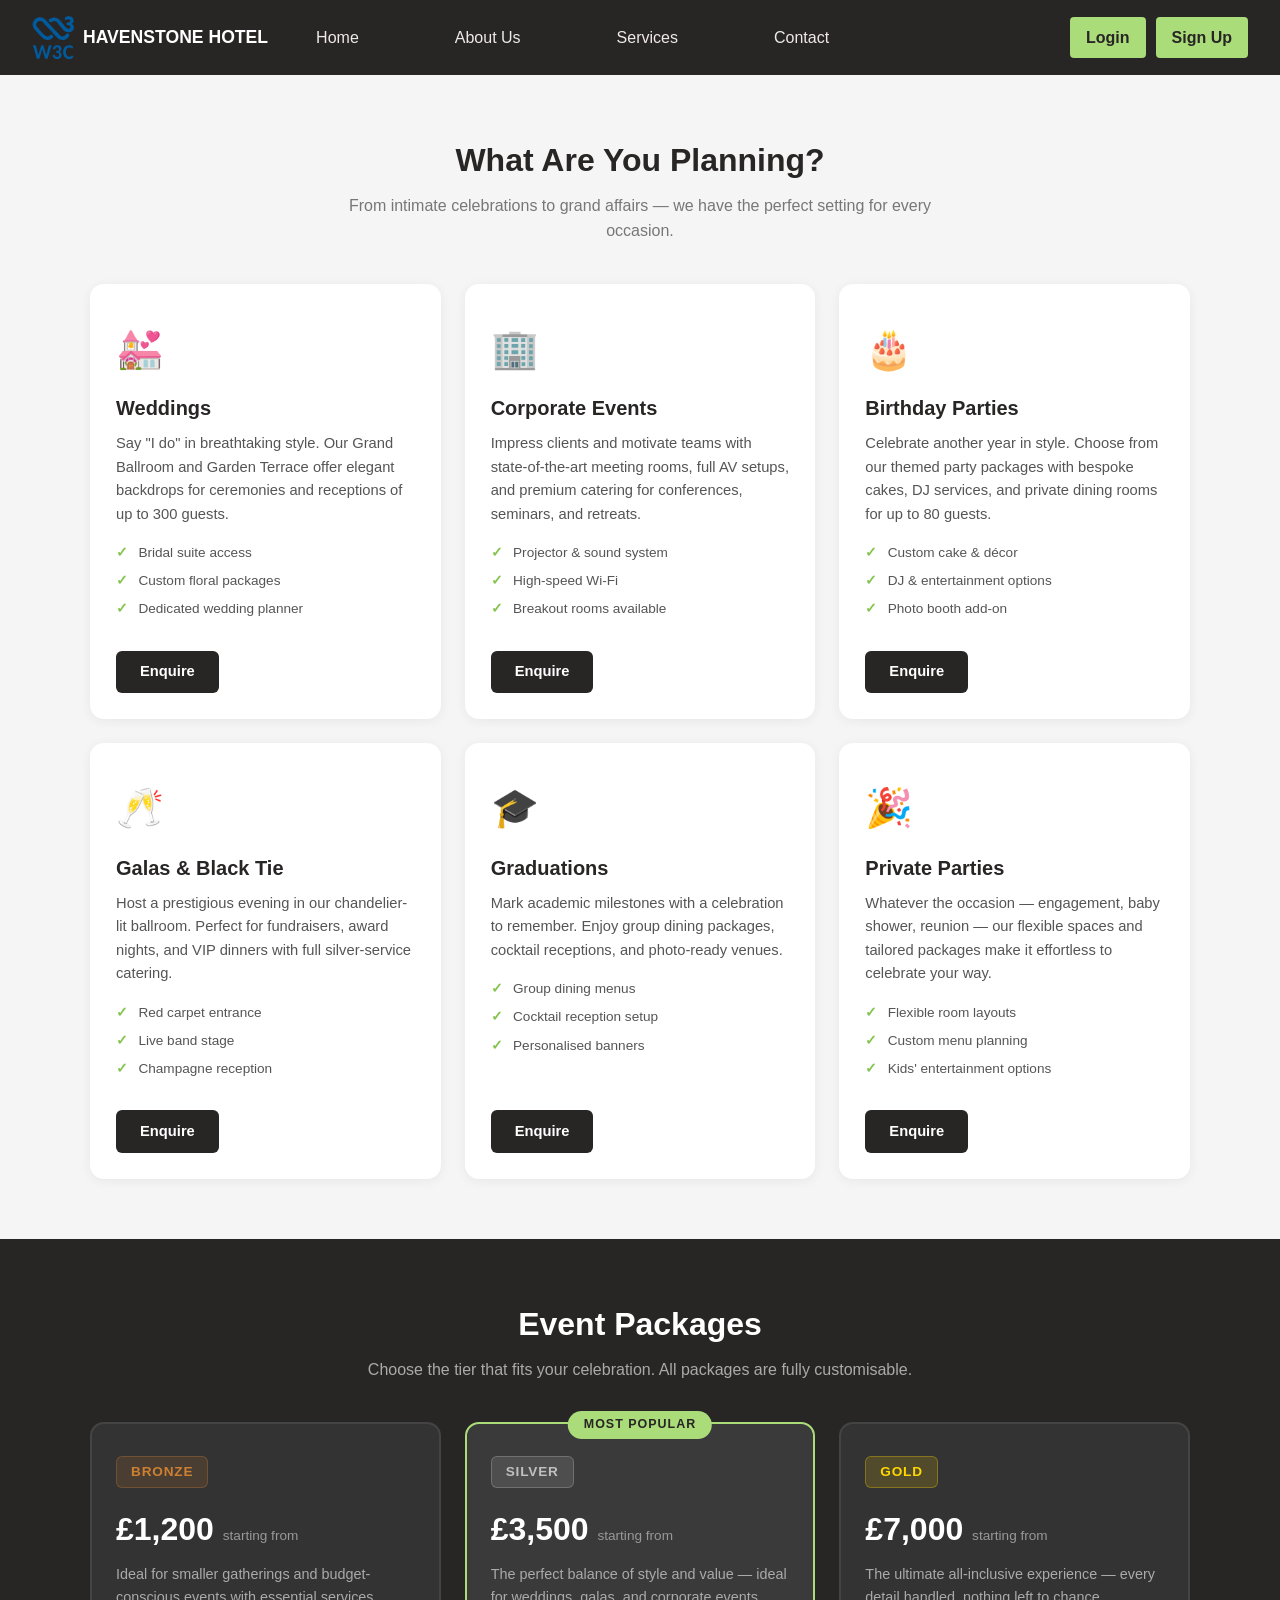
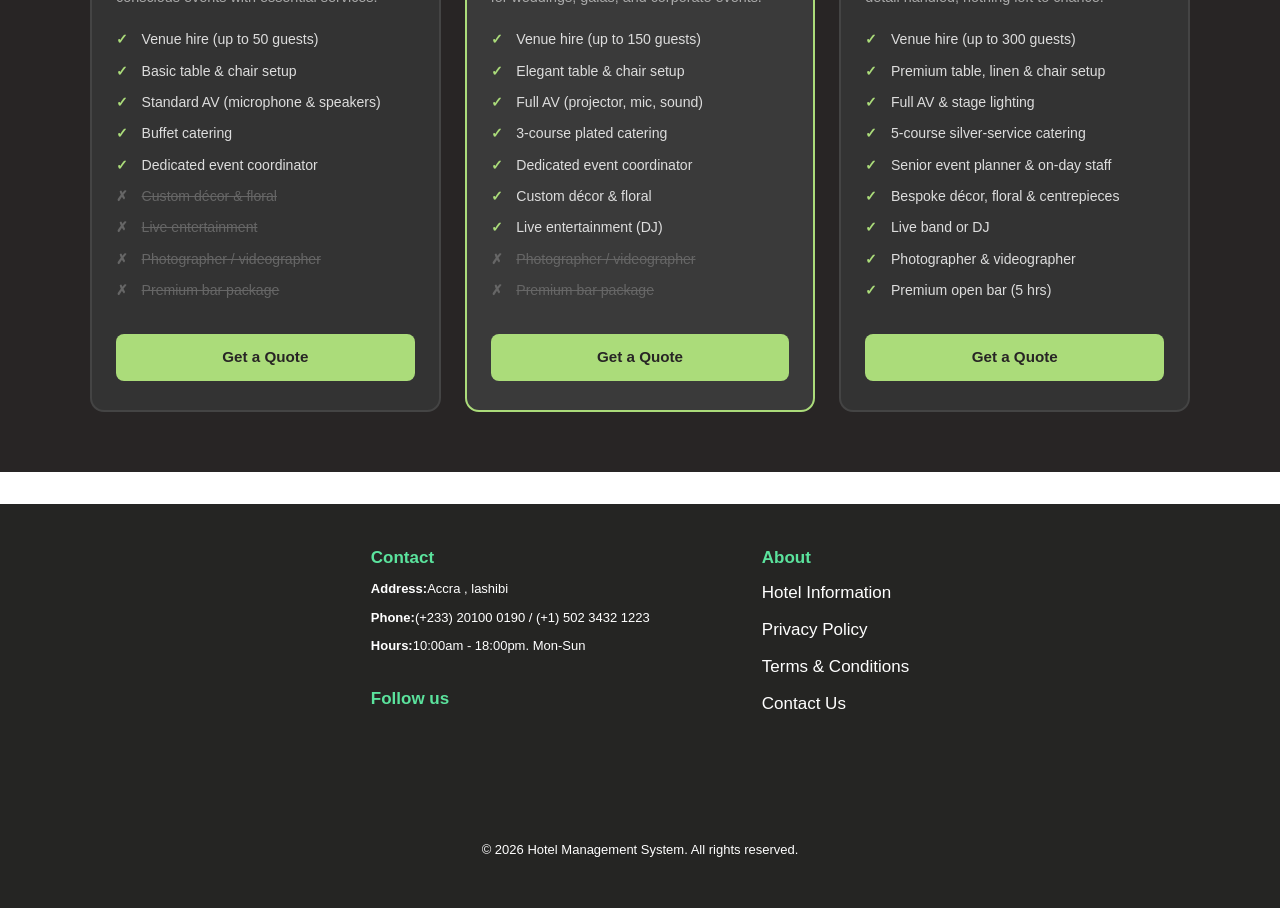
==== commit 9f8149ef: "Update print statement from 'Hello' to 'Goodbye'" ====
--- a/events.html
+++ b/events.html
@@ -234,8 +234,8 @@
     </footer>
     <script src="nav.js"></script>
     <script src="auth.js"></script>
-    <script src="protected.js"></script>
+    
 
 </body>
 
-</html>+</html>
